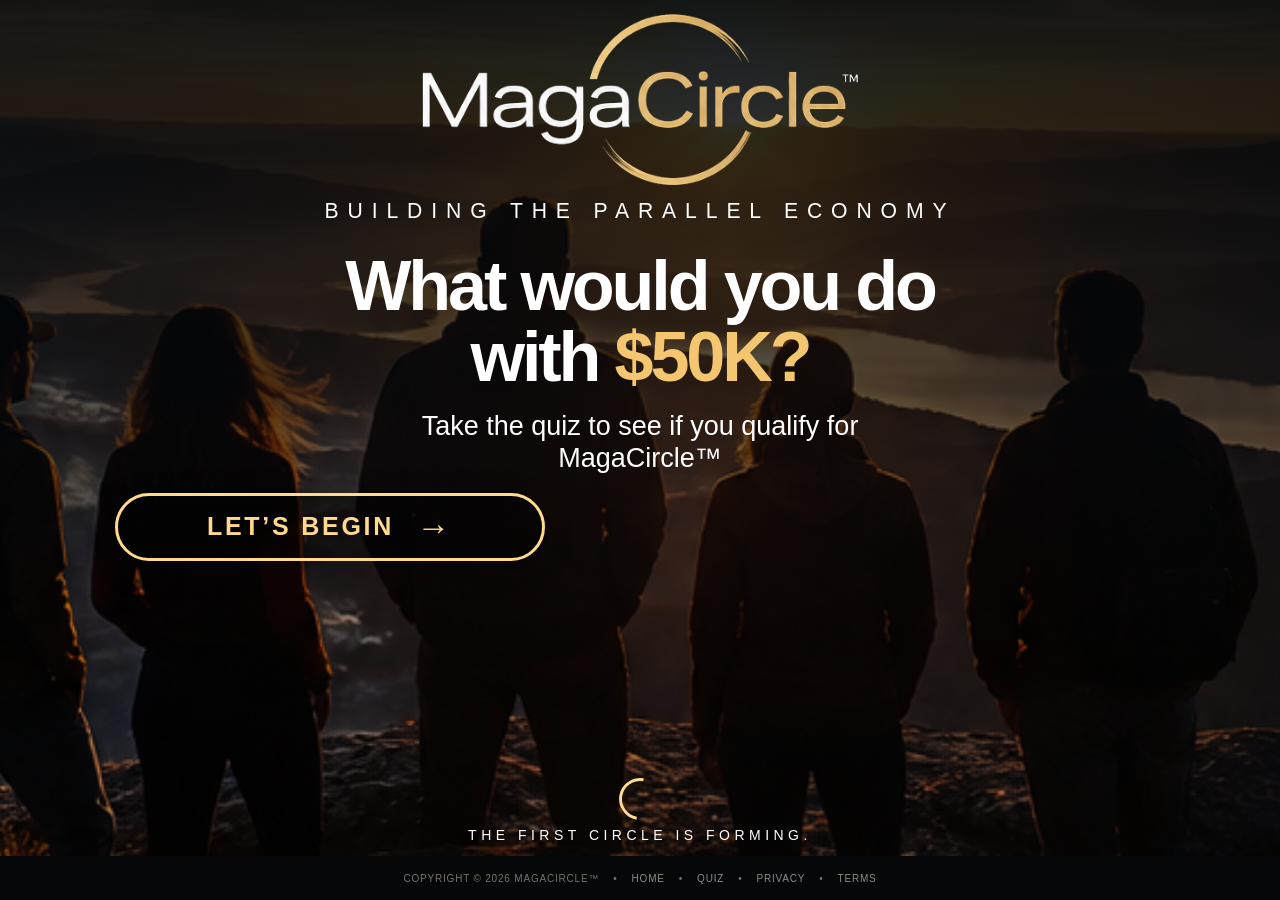
==== index.html @ c5c63082 "Add files via upload" ====
<!doctype html>
<html lang="en">
<head>
<meta charset="utf-8">
<meta name="viewport" content="width=device-width, initial-scale=1, viewport-fit=cover">
<meta name="theme-color" content="#05090d">
<title>MagaCircle™ — Building the Parallel Economy</title>
<meta name="description" content="MagaCircle™ — Building the Parallel Economy. What would you do with $50K? Take the quiz to see if you qualify for MagaCircle™">
<style>
:root{--gold:#f3c66f;--gold2:#ffd98d;--ink:#05090d}
*{box-sizing:border-box}
html{-webkit-text-size-adjust:100%;text-size-adjust:100%}
html,body{margin:0;padding:0;width:100%;min-height:100%;background:var(--ink)}
body{font-family:Arial,Helvetica,sans-serif;color:#fff;overflow-x:hidden;overflow-y:auto}

/* The landing page is built from the approved portrait composition, but its
   geometry is CSS-driven. This prevents a portrait bitmap from becoming a
   narrow column on laptops and keeps every text block centered by the viewport. */
.landing{position:relative;min-height:calc(100svh - 44px);height:calc(100svh - 44px);overflow:hidden;isolation:isolate;background:var(--ink)}
.landing::before{content:"";position:absolute;inset:0;z-index:-3;background-image:url("assets/landing-background-portrait.png");background-position:center bottom;background-size:cover;background-repeat:no-repeat}
.landing::after{content:"";position:absolute;inset:0;z-index:-2;background:linear-gradient(to bottom,rgba(2,7,11,.88) 0%,rgba(2,7,11,.62) 40%,rgba(2,7,11,.10) 72%,rgba(2,7,11,.10) 100%)}

.content{position:relative;width:100%;height:100%;display:flex;flex-direction:column;align-items:center;text-align:center;padding:clamp(28px,4.5vh,72px) 20px 28px}
.logo{display:block;width:min(50vw,540px);max-width:100%;height:auto;margin:0 auto;object-fit:contain}
.tagline{margin-top:clamp(18px,3vh,38px);font-size:clamp(13px,1.45vw,25px);font-weight:400;letter-spacing:.42em;line-height:1.2;white-space:nowrap;text-transform:uppercase}
.hero-copy{margin-top:clamp(42px,7vh,96px);width:min(100%,1000px)}
h1{margin:0;font-size:clamp(42px,5.3vw,92px);font-weight:800;letter-spacing:-.045em;line-height:1.02;text-wrap:balance}
h1 .gold{color:var(--gold)}
.subcopy{margin:clamp(25px,3.5vh,48px) auto 0;font-size:clamp(18px,1.9vw,32px);line-height:1.3;max-width:760px}
.cta{margin-top:clamp(28px,4vh,52px);width:min(440px,76vw);min-height:68px;padding:0 34px;border:3px solid var(--gold2);border-radius:999px;background:rgba(0,0,0,.52);color:var(--gold2);font-size:clamp(17px,1.55vw,25px);font-weight:700;letter-spacing:.11em;text-decoration:none;display:flex;align-items:center;justify-content:center;gap:28px;box-shadow:0 8px 28px rgba(0,0,0,.35);transition:transform .16s ease,background .16s ease}
.cta span:last-child{font-size:1.35em;font-weight:400;line-height:0}
.cta:hover{transform:translateY(-2px);background:rgba(0,0,0,.72)}
.cta:focus-visible{outline:3px solid #fff;outline-offset:6px}

.bottom{position:absolute;left:0;right:0;bottom:clamp(24px,4vh,54px);display:flex;flex-direction:column;align-items:center;gap:14px;pointer-events:none}
.ring{width:62px;height:62px;border:4px solid var(--gold2);border-right-color:transparent;border-bottom-color:transparent;border-radius:50%;transform:rotate(-35deg)}
.bottom-text{font-size:clamp(11px,1.05vw,18px);letter-spacing:.32em;text-transform:uppercase}

.site-footer{height:44px;display:flex;justify-content:center;align-items:center;gap:14px;flex-wrap:wrap;padding:8px 14px;background:#050709;color:#77736a;font-size:10px;letter-spacing:.08em;text-transform:uppercase;text-align:center}
.site-footer a{color:#8f8c83;text-decoration:none}.site-footer a:hover{color:#d7bd7e}

/* ONE SHARED LANDSCAPE SYSTEM — phone, tablet, laptop and desktop.
   Portrait mobile is isolated below and remains the approved V5 artwork. */
@media (orientation:landscape){
  .landing{
    height:calc(100svh - 44px);
    min-height:0;
    overflow:hidden;
    background:#05090d;
  }
  .landing::before{
    background-image:url("assets/landing-background.png");
    background-size:cover;
    background-position:center bottom;
    background-repeat:no-repeat;
  }
  .landing::after{
    background:linear-gradient(to bottom,rgba(2,7,11,.90) 0%,rgba(2,7,11,.68) 44%,rgba(2,7,11,.18) 74%,rgba(2,7,11,.05) 100%);
  }
  .content{
    height:100%;
    padding:clamp(6px,1.5vh,18px) 16px clamp(8px,1.5vh,18px);
    justify-content:flex-start;
  }
  .logo{
    width:min(34vw,52vh,500px);
    max-width:80vw;
    flex:0 0 auto;
  }
  .tagline{
    margin-top:clamp(5px,1.4vh,14px);
    font-size:clamp(10px,2.35vh,23px);
    letter-spacing:.42em;
    flex:0 0 auto;
  }
  .hero-copy{
    margin-top:clamp(10px,3.1vh,34px);
    width:min(100%,1050px);
    flex:0 0 auto;
  }
  h1{
    font-size:clamp(27px,7.8vh,78px);
    line-height:1.01;
  }
  .subcopy{
    margin-top:clamp(8px,2.0vh,20px);
    font-size:clamp(12px,3.5vh,27px);
    line-height:1.18;
  }
  .cta{
    margin-top:clamp(8px,2.0vh,22px);
    width:min(430px,48vw);
    min-height:clamp(42px,7.8vh,68px);
    padding:0 24px;
    font-size:clamp(13px,3.0vh,25px);
    gap:clamp(14px,2.5vh,28px);
  }
  .bottom{
    bottom:clamp(7px,1.4vh,14px);
    gap:clamp(4px,.8vh,8px);
  }
  .ring{
    width:clamp(25px,5vh,42px);
    height:clamp(25px,5vh,42px);
    border-width:clamp(2px,.38vh,3px);
  }
  .bottom-text{font-size:clamp(7px,1.65vh,14px)}
  .mobile-cta-hit{display:none!important}
}

/* Short landscape phones and small tablets use the dedicated wide scenic
   background, while retaining the exact same foreground layout. */
@media (orientation:landscape) and (max-width:767px){
  .landing::before{
    background-image:url("assets/landing-background-mobile.png");
    background-position:center center;
  }
  .content{padding-left:10px;padding-right:10px}
  .logo{width:min(32vw,20vh,240px)}
  .tagline{font-size:clamp(8px,2.15vh,15px);letter-spacing:.34em}
  .hero-copy{margin-top:clamp(8px,2.3vh,18px)}
  h1{font-size:clamp(24px,6.9vh,48px)}
  .subcopy{font-size:clamp(11px,3.0vh,18px);margin-top:clamp(6px,1.5vh,12px)}
  .cta{width:min(310px,42vw);min-height:clamp(38px,7vh,52px);font-size:clamp(11px,2.5vh,17px);border-width:2px}
  .bottom{bottom:clamp(5px,1vh,9px)}
  .bottom-text{font-size:clamp(6px,1.35vh,10px);letter-spacing:.25em}
}

/* Extra-wide desktop caps. */
@media (min-width:1600px) and (orientation:landscape){
  .logo{width:min(500px,52vh)}
  .hero-copy{max-width:1050px}
  h1{font-size:min(78px,9vh)}
  .subcopy{font-size:min(27px,4.5vh)}
  .tagline{font-size:min(23px,2.5vh)}
}

/* MOBILE PORTRAIT — V5 APPROVED BASELINE. Do not alter. */
@media (max-width:600px) and (orientation:portrait){
  .landing{
    height:100svh;
    min-height:100svh;
    overflow:hidden;
    background:#05090d;
  }
  .landing::before{
    background-image:url("assets/landing-approved-mockup.png");
    background-size:auto 100%;
    background-position:center center;
    background-repeat:no-repeat;
    background-color:#05090d;
  }
  .landing::after{display:none}
  .content{
    position:absolute;
    inset:0;
    width:100%;
    height:100%;
    padding:0;
    display:block;
  }
  .logo,.tagline,.hero-copy,.bottom{display:none}
  .site-footer{
    height:74px;
    gap:7px 11px;
    font-size:8px;
    padding:9px 10px;
  }
  .mobile-cta-hit{
    display:block;
    position:absolute;
    left:50%;
    top:52.7%;
    width:43%;
    height:5.9%;
    transform:translate(-50%,-50%);
    border-radius:999px;
    z-index:10;
    cursor:pointer;
    -webkit-tap-highlight-color:transparent;
  }
}

@media (prefers-reduced-motion:reduce){.cta{transition:none}}
</style>
</head>
<body>
<main aria-label="MagaCircle™ landing page">
  <section class="landing">
    <div class="content">
      <img class="logo" src="assets/MagaCircle_logo_transparent.png" width="501" height="198" alt="MagaCircle™">
      <div class="tagline">Building the Parallel Economy</div>
      <div class="hero-copy">
        <h1>What would you do<br>with <span class="gold">$50K?</span></h1>
        <p class="subcopy">Take the quiz to see if you qualify for<br class="desktop-break"> MagaCircle™</p>
        <a class="cta" href="quiz.html" aria-label="Let's begin the MagaCircle™ quiz"><span>LET’S BEGIN</span><span aria-hidden="true">→</span></a>
      </div>
      <div class="bottom" aria-hidden="true"><div class="ring"></div><div class="bottom-text">The first circle is forming.</div></div>
      <a class="mobile-cta-hit" href="quiz.html" aria-label="Let’s begin the MagaCircle™ quiz"></a>
    </div>
  </section>
  <nav class="site-footer" aria-label="Site navigation">
    <span>Copyright © 2026 MagaCircle™</span><span>•</span><a href="index.html">Home</a><span>•</span><a href="quiz.html">Quiz</a><span>•</span><a href="privacy.html">Privacy</a><span>•</span><a href="terms.html">Terms</a>
  </nav>
</main>
</body>
</html>
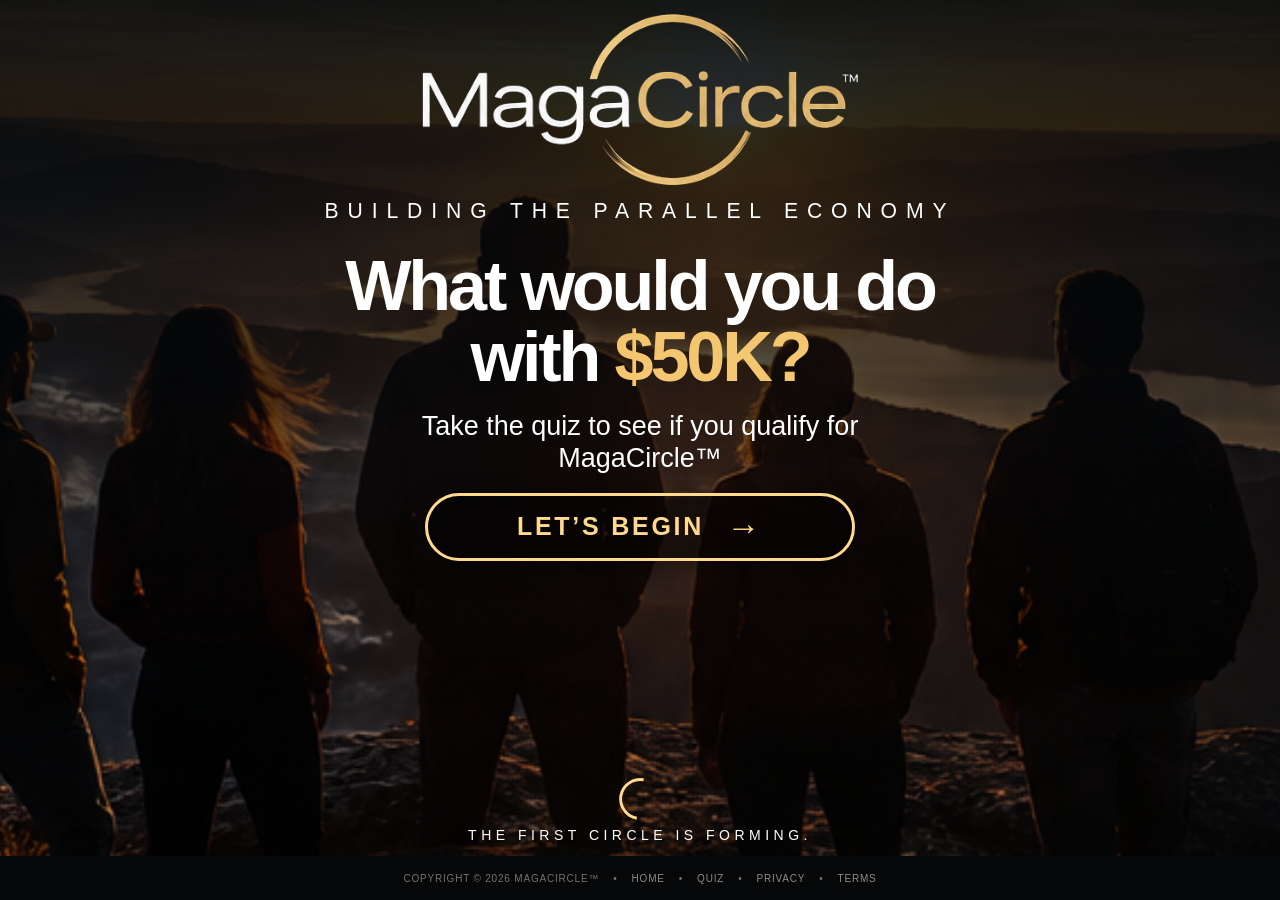
==== commit d6398e75: "Add files via upload" ====
--- a/index.html
+++ b/index.html
@@ -27,12 +27,12 @@
 h1{margin:0;font-size:clamp(42px,5.3vw,92px);font-weight:800;letter-spacing:-.045em;line-height:1.02;text-wrap:balance}
 h1 .gold{color:var(--gold)}
 .subcopy{margin:clamp(25px,3.5vh,48px) auto 0;font-size:clamp(18px,1.9vw,32px);line-height:1.3;max-width:760px}
-.cta{margin-top:clamp(28px,4vh,52px);width:min(440px,76vw);min-height:68px;padding:0 34px;border:3px solid var(--gold2);border-radius:999px;background:rgba(0,0,0,.52);color:var(--gold2);font-size:clamp(17px,1.55vw,25px);font-weight:700;letter-spacing:.11em;text-decoration:none;display:flex;align-items:center;justify-content:center;gap:28px;box-shadow:0 8px 28px rgba(0,0,0,.35);transition:transform .16s ease,background .16s ease}
+.cta{margin-left:auto;margin-right:auto;margin-top:clamp(28px,4vh,52px);width:min(440px,76vw);min-height:68px;padding:0 34px;border:3px solid var(--gold2);border-radius:999px;background:rgba(0,0,0,.52);color:var(--gold2);font-size:clamp(17px,1.55vw,25px);font-weight:700;letter-spacing:.11em;text-decoration:none;display:flex;align-items:center;justify-content:center;gap:28px;box-shadow:0 8px 28px rgba(0,0,0,.35);transition:transform .16s ease,background .16s ease}
 .cta span:last-child{font-size:1.35em;font-weight:400;line-height:0}
 .cta:hover{transform:translateY(-2px);background:rgba(0,0,0,.72)}
 .cta:focus-visible{outline:3px solid #fff;outline-offset:6px}
 
-.bottom{position:absolute;left:0;right:0;bottom:clamp(24px,4vh,54px);display:flex;flex-direction:column;align-items:center;gap:14px;pointer-events:none}
+.bottom{position:absolute;left:50%;right:auto;transform:translateX(-50%);bottom:clamp(24px,4vh,54px);width:max-content;display:flex;flex-direction:column;align-items:center;gap:14px;pointer-events:none}
 .ring{width:62px;height:62px;border:4px solid var(--gold2);border-right-color:transparent;border-bottom-color:transparent;border-radius:50%;transform:rotate(-35deg)}
 .bottom-text{font-size:clamp(11px,1.05vw,18px);letter-spacing:.32em;text-transform:uppercase}
 
@@ -112,8 +112,8 @@
    background, while retaining the exact same foreground layout. */
 @media (orientation:landscape) and (max-width:767px){
   .landing::before{
-    background-image:url("assets/landing-background-mobile.png");
-    background-position:center center;
+    background-image:url("assets/landing-background.png");
+    background-position:center bottom;
   }
   .content{padding-left:10px;padding-right:10px}
   .logo{width:min(32vw,20vh,240px)}
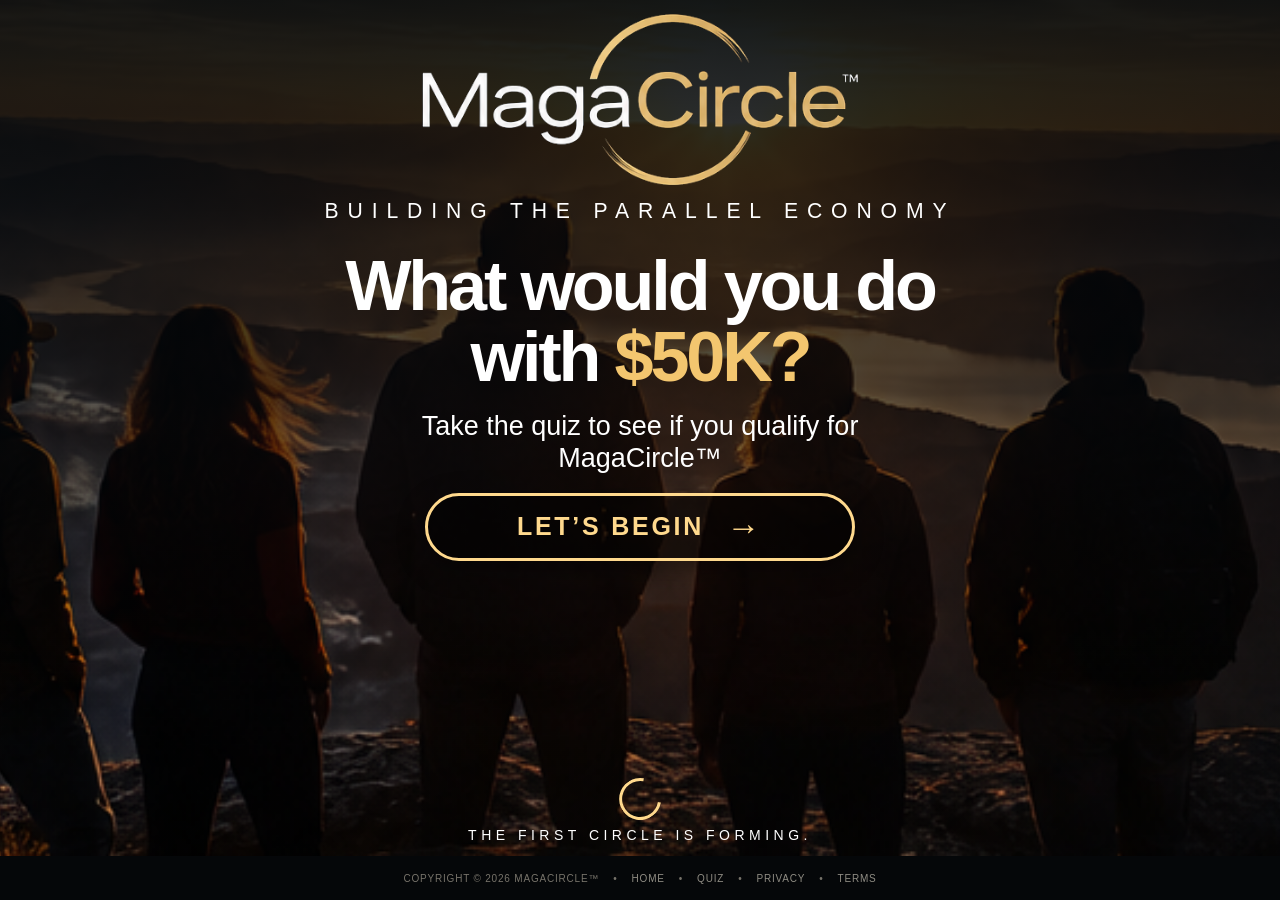
==== commit 3aa98538: "Add files via upload" ====
--- a/index.html
+++ b/index.html
@@ -33,7 +33,7 @@
 .cta:focus-visible{outline:3px solid #fff;outline-offset:6px}
 
 .bottom{position:absolute;left:50%;right:auto;transform:translateX(-50%);bottom:clamp(24px,4vh,54px);width:max-content;display:flex;flex-direction:column;align-items:center;gap:14px;pointer-events:none}
-.ring{width:62px;height:62px;border:4px solid var(--gold2);border-right-color:transparent;border-bottom-color:transparent;border-radius:50%;transform:rotate(-35deg)}
+.ring{width:62px;height:62px;border:4px solid var(--gold2);border-right-color:transparent;border-radius:50%;transform:rotate(-35deg)}
 .bottom-text{font-size:clamp(11px,1.05vw,18px);letter-spacing:.32em;text-transform:uppercase}
 
 .site-footer{height:44px;display:flex;justify-content:center;align-items:center;gap:14px;flex-wrap:wrap;padding:8px 14px;background:#050709;color:#77736a;font-size:10px;letter-spacing:.08em;text-transform:uppercase;text-align:center}
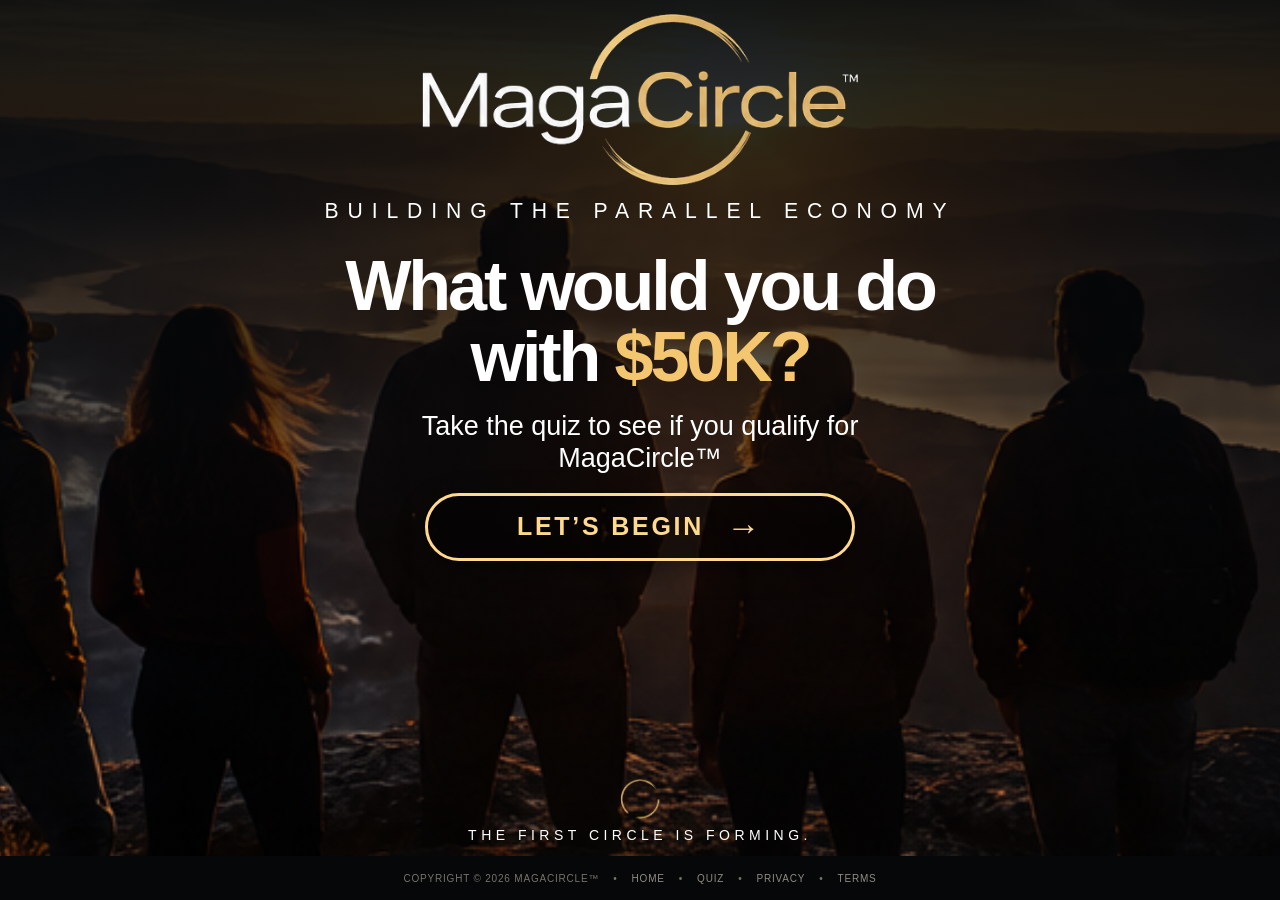
==== commit 779b5962: "Add files via upload" ====
--- a/index.html
+++ b/index.html
@@ -33,7 +33,7 @@
 .cta:focus-visible{outline:3px solid #fff;outline-offset:6px}
 
 .bottom{position:absolute;left:50%;right:auto;transform:translateX(-50%);bottom:clamp(24px,4vh,54px);width:max-content;display:flex;flex-direction:column;align-items:center;gap:14px;pointer-events:none}
-.ring{width:62px;height:62px;border:4px solid var(--gold2);border-right-color:transparent;border-radius:50%;transform:rotate(-35deg)}
+.ring{display:block;width:62px;height:62px;object-fit:contain;flex:0 0 auto}
 .bottom-text{font-size:clamp(11px,1.05vw,18px);letter-spacing:.32em;text-transform:uppercase}
 
 .site-footer{height:44px;display:flex;justify-content:center;align-items:center;gap:14px;flex-wrap:wrap;padding:8px 14px;background:#050709;color:#77736a;font-size:10px;letter-spacing:.08em;text-transform:uppercase;text-align:center}
@@ -102,7 +102,6 @@
   .ring{
     width:clamp(25px,5vh,42px);
     height:clamp(25px,5vh,42px);
-    border-width:clamp(2px,.38vh,3px);
   }
   .bottom-text{font-size:clamp(7px,1.65vh,14px)}
   .mobile-cta-hit{display:none!important}
@@ -195,7 +194,7 @@
         <p class="subcopy">Take the quiz to see if you qualify for<br class="desktop-break"> MagaCircle™</p>
         <a class="cta" href="quiz.html" aria-label="Let's begin the MagaCircle™ quiz"><span>LET’S BEGIN</span><span aria-hidden="true">→</span></a>
       </div>
-      <div class="bottom" aria-hidden="true"><div class="ring"></div><div class="bottom-text">The first circle is forming.</div></div>
+      <div class="bottom" aria-hidden="true"><img class="ring" src="assets/approved-ring.png" width="92" height="92" alt=""><div class="bottom-text">The first circle is forming.</div></div>
       <a class="mobile-cta-hit" href="quiz.html" aria-label="Let’s begin the MagaCircle™ quiz"></a>
     </div>
   </section>
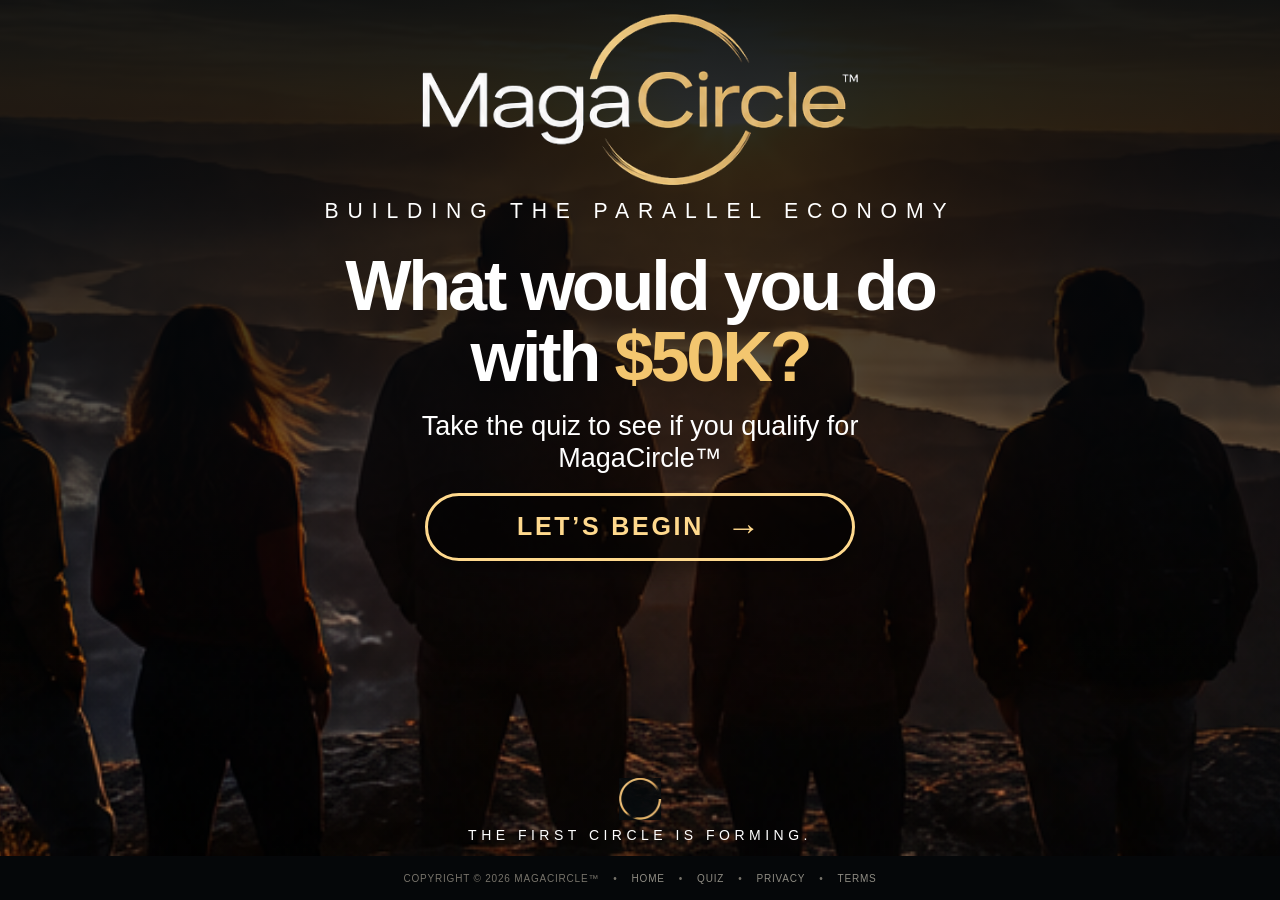
==== commit 5b6c80d5: "Add files via upload" ====
--- a/index.html
+++ b/index.html
@@ -33,7 +33,7 @@
 .cta:focus-visible{outline:3px solid #fff;outline-offset:6px}
 
 .bottom{position:absolute;left:50%;right:auto;transform:translateX(-50%);bottom:clamp(24px,4vh,54px);width:max-content;display:flex;flex-direction:column;align-items:center;gap:14px;pointer-events:none}
-.ring{display:block;width:62px;height:62px;object-fit:contain;flex:0 0 auto}
+.ring{display:block;width:62px;height:62px;object-fit:contain;flex:0 0 auto;mix-blend-mode:lighten}
 .bottom-text{font-size:clamp(11px,1.05vw,18px);letter-spacing:.32em;text-transform:uppercase}
 
 .site-footer{height:44px;display:flex;justify-content:center;align-items:center;gap:14px;flex-wrap:wrap;padding:8px 14px;background:#050709;color:#77736a;font-size:10px;letter-spacing:.08em;text-transform:uppercase;text-align:center}
@@ -194,7 +194,7 @@
         <p class="subcopy">Take the quiz to see if you qualify for<br class="desktop-break"> MagaCircle™</p>
         <a class="cta" href="quiz.html" aria-label="Let's begin the MagaCircle™ quiz"><span>LET’S BEGIN</span><span aria-hidden="true">→</span></a>
       </div>
-      <div class="bottom" aria-hidden="true"><img class="ring" src="assets/approved-ring.png" width="92" height="92" alt=""><div class="bottom-text">The first circle is forming.</div></div>
+      <div class="bottom" aria-hidden="true"><img class="ring" src="assets/approved-ring.png" width="86" height="87" alt=""><div class="bottom-text">The first circle is forming.</div></div>
       <a class="mobile-cta-hit" href="quiz.html" aria-label="Let’s begin the MagaCircle™ quiz"></a>
     </div>
   </section>
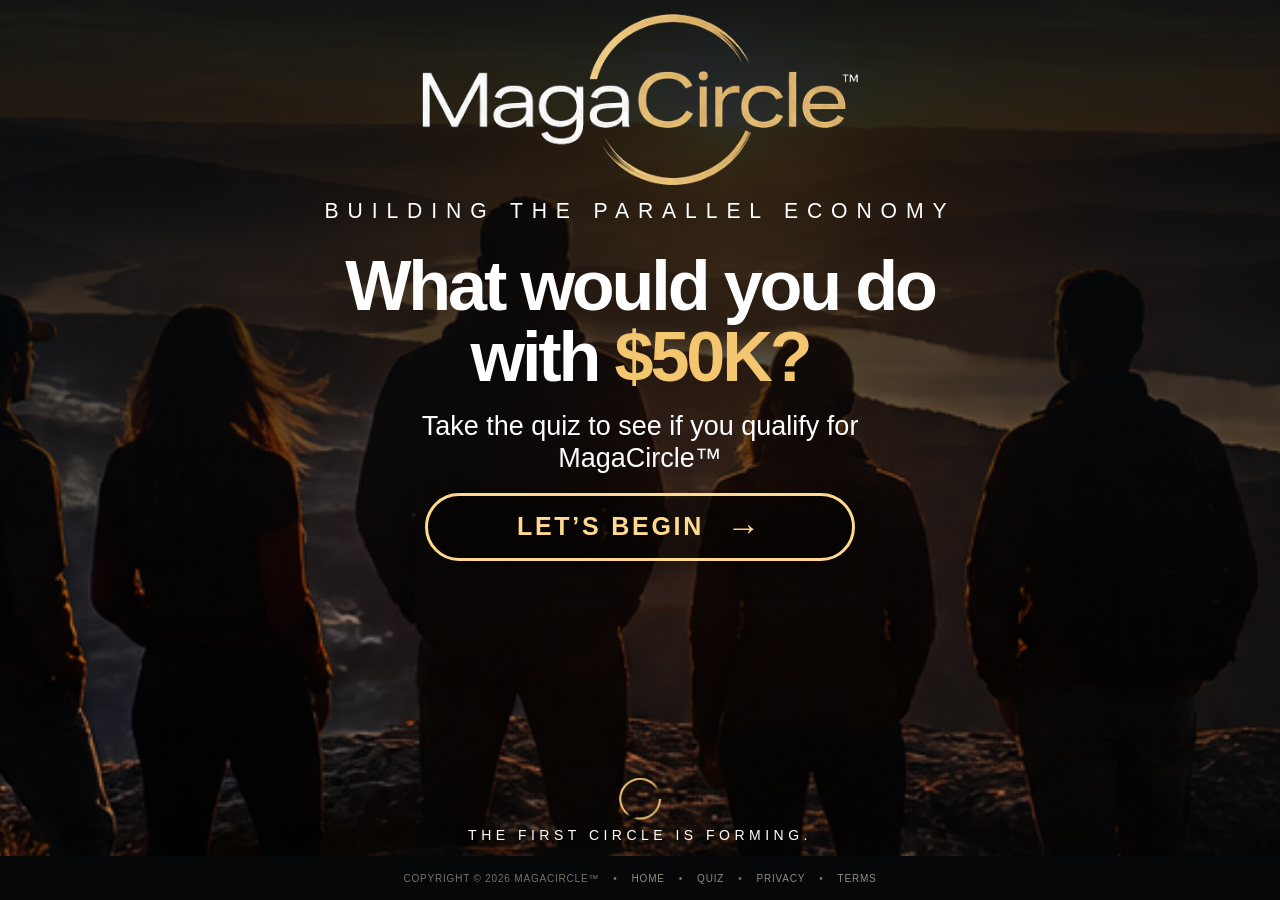
==== commit f73edceb: "Add files via upload" ====
--- a/index.html
+++ b/index.html
@@ -33,7 +33,7 @@
 .cta:focus-visible{outline:3px solid #fff;outline-offset:6px}
 
 .bottom{position:absolute;left:50%;right:auto;transform:translateX(-50%);bottom:clamp(24px,4vh,54px);width:max-content;display:flex;flex-direction:column;align-items:center;gap:14px;pointer-events:none}
-.ring{display:block;width:62px;height:62px;object-fit:contain;flex:0 0 auto;mix-blend-mode:lighten}
+.ring{display:block;width:62px;height:62px;object-fit:contain;flex:0 0 auto}
 .bottom-text{font-size:clamp(11px,1.05vw,18px);letter-spacing:.32em;text-transform:uppercase}
 
 .site-footer{height:44px;display:flex;justify-content:center;align-items:center;gap:14px;flex-wrap:wrap;padding:8px 14px;background:#050709;color:#77736a;font-size:10px;letter-spacing:.08em;text-transform:uppercase;text-align:center}
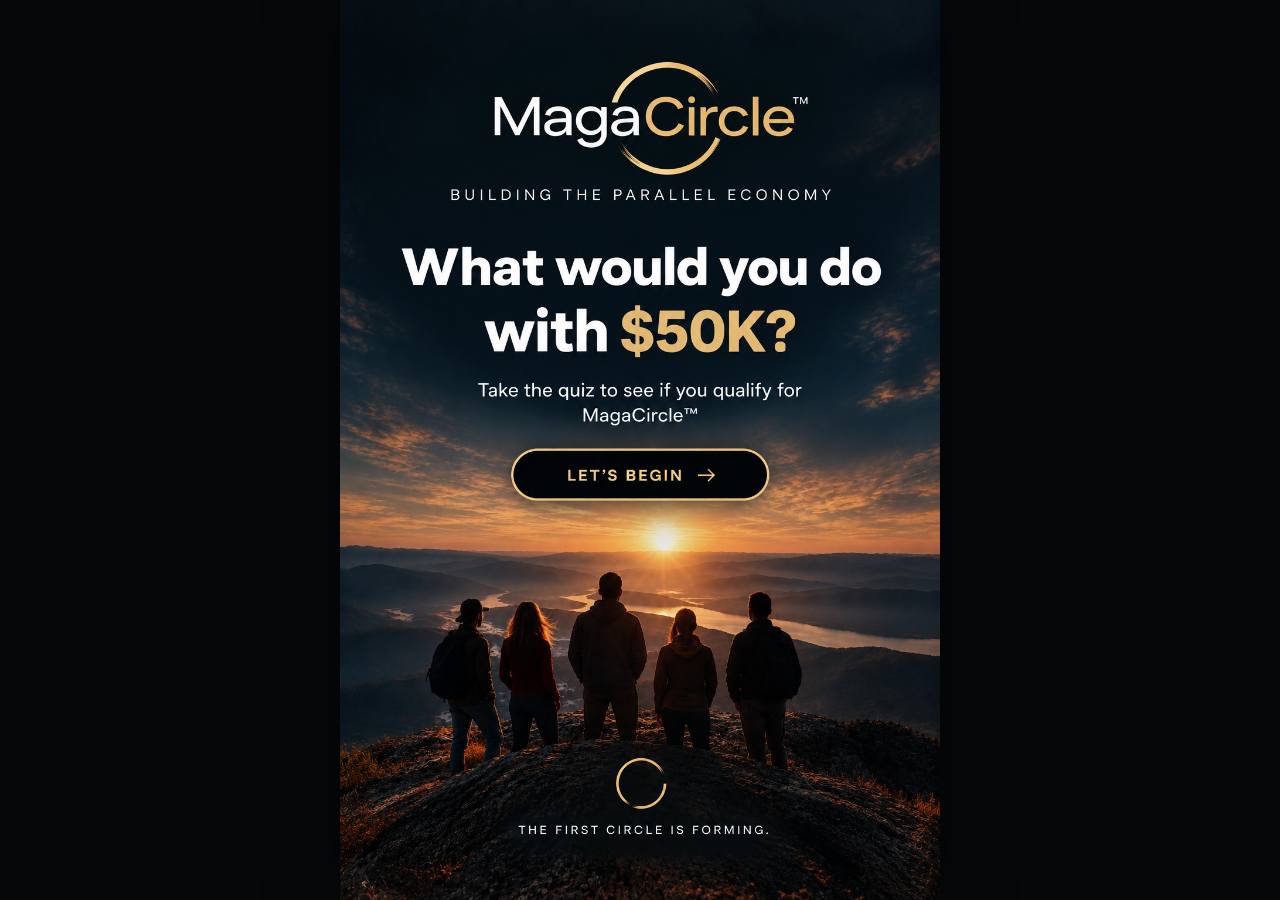
==== commit 5e2ef9bc: "Add files via upload" ====
--- a/index.html
+++ b/index.html
@@ -3,204 +3,121 @@
 <head>
 <meta charset="utf-8">
 <meta name="viewport" content="width=device-width, initial-scale=1, viewport-fit=cover">
-<meta name="theme-color" content="#05090d">
+<meta name="theme-color" content="#050709">
 <title>MagaCircle™ — Building the Parallel Economy</title>
 <meta name="description" content="MagaCircle™ — Building the Parallel Economy. What would you do with $50K? Take the quiz to see if you qualify for MagaCircle™">
 <style>
-:root{--gold:#f3c66f;--gold2:#ffd98d;--ink:#05090d}
-*{box-sizing:border-box}
-html{-webkit-text-size-adjust:100%;text-size-adjust:100%}
-html,body{margin:0;padding:0;width:100%;min-height:100%;background:var(--ink)}
-body{font-family:Arial,Helvetica,sans-serif;color:#fff;overflow-x:hidden;overflow-y:auto}
+  :root { color-scheme: dark; }
+  * { box-sizing: border-box; }
+  html, body { margin:0; padding:0; width:100%; min-height:100%; background:#050709; }
+  body { overflow-x:hidden; }
 
-/* The landing page is built from the approved portrait composition, but its
-   geometry is CSS-driven. This prevents a portrait bitmap from becoming a
-   narrow column on laptops and keeps every text block centered by the viewport. */
-.landing{position:relative;min-height:calc(100svh - 44px);height:calc(100svh - 44px);overflow:hidden;isolation:isolate;background:var(--ink)}
-.landing::before{content:"";position:absolute;inset:0;z-index:-3;background-image:url("assets/landing-background-portrait.png");background-position:center bottom;background-size:cover;background-repeat:no-repeat}
-.landing::after{content:"";position:absolute;inset:0;z-index:-2;background:linear-gradient(to bottom,rgba(2,7,11,.88) 0%,rgba(2,7,11,.62) 40%,rgba(2,7,11,.10) 72%,rgba(2,7,11,.10) 100%)}
+  .landing {
+    width:100%;
+    min-height:100svh;
+    display:flex;
+    justify-content:center;
+    background:#050709;
+  }
 
-.content{position:relative;width:100%;height:100%;display:flex;flex-direction:column;align-items:center;text-align:center;padding:clamp(28px,4.5vh,72px) 20px 28px}
-.logo{display:block;width:min(50vw,540px);max-width:100%;height:auto;margin:0 auto;object-fit:contain}
-.tagline{margin-top:clamp(18px,3vh,38px);font-size:clamp(13px,1.45vw,25px);font-weight:400;letter-spacing:.42em;line-height:1.2;white-space:nowrap;text-transform:uppercase}
-.hero-copy{margin-top:clamp(42px,7vh,96px);width:min(100%,1000px)}
-h1{margin:0;font-size:clamp(42px,5.3vw,92px);font-weight:800;letter-spacing:-.045em;line-height:1.02;text-wrap:balance}
-h1 .gold{color:var(--gold)}
-.subcopy{margin:clamp(25px,3.5vh,48px) auto 0;font-size:clamp(18px,1.9vw,32px);line-height:1.3;max-width:760px}
-.cta{margin-left:auto;margin-right:auto;margin-top:clamp(28px,4vh,52px);width:min(440px,76vw);min-height:68px;padding:0 34px;border:3px solid var(--gold2);border-radius:999px;background:rgba(0,0,0,.52);color:var(--gold2);font-size:clamp(17px,1.55vw,25px);font-weight:700;letter-spacing:.11em;text-decoration:none;display:flex;align-items:center;justify-content:center;gap:28px;box-shadow:0 8px 28px rgba(0,0,0,.35);transition:transform .16s ease,background .16s ease}
-.cta span:last-child{font-size:1.35em;font-weight:400;line-height:0}
-.cta:hover{transform:translateY(-2px);background:rgba(0,0,0,.72)}
-.cta:focus-visible{outline:3px solid #fff;outline-offset:6px}
+  .mockup {
+    position:relative;
+    width:100%;
+    max-width:1024px;
+    line-height:0;
+    z-index:1;
+  }
 
-.bottom{position:absolute;left:50%;right:auto;transform:translateX(-50%);bottom:clamp(24px,4vh,54px);width:max-content;display:flex;flex-direction:column;align-items:center;gap:14px;pointer-events:none}
-.ring{display:block;width:62px;height:62px;object-fit:contain;flex:0 0 auto}
-.bottom-text{font-size:clamp(11px,1.05vw,18px);letter-spacing:.32em;text-transform:uppercase}
+  .mockup img {
+    display:block;
+    width:100%;
+    height:auto;
+    max-width:100%;
+    user-select:none;
+    -webkit-user-drag:none;
+  }
 
-.site-footer{height:44px;display:flex;justify-content:center;align-items:center;gap:14px;flex-wrap:wrap;padding:8px 14px;background:#050709;color:#77736a;font-size:10px;letter-spacing:.08em;text-transform:uppercase;text-align:center}
-.site-footer a{color:#8f8c83;text-decoration:none}.site-footer a:hover{color:#d7bd7e}
-
-/* ONE SHARED LANDSCAPE SYSTEM — phone, tablet, laptop and desktop.
-   Portrait mobile is isolated below and remains the approved V5 artwork. */
-@media (orientation:landscape){
-  .landing{
-    height:calc(100svh - 44px);
-    min-height:0;
-    overflow:hidden;
-    background:#05090d;
-  }
-  .landing::before{
-    background-image:url("assets/landing-background.png");
-    background-size:cover;
-    background-position:center bottom;
-    background-repeat:no-repeat;
-  }
-  .landing::after{
-    background:linear-gradient(to bottom,rgba(2,7,11,.90) 0%,rgba(2,7,11,.68) 44%,rgba(2,7,11,.18) 74%,rgba(2,7,11,.05) 100%);
-  }
-  .content{
-    height:100%;
-    padding:clamp(6px,1.5vh,18px) 16px clamp(8px,1.5vh,18px);
-    justify-content:flex-start;
-  }
-  .logo{
-    width:min(34vw,52vh,500px);
-    max-width:80vw;
-    flex:0 0 auto;
-  }
-  .tagline{
-    margin-top:clamp(5px,1.4vh,14px);
-    font-size:clamp(10px,2.35vh,23px);
-    letter-spacing:.42em;
-    flex:0 0 auto;
-  }
-  .hero-copy{
-    margin-top:clamp(10px,3.1vh,34px);
-    width:min(100%,1050px);
-    flex:0 0 auto;
-  }
-  h1{
-    font-size:clamp(27px,7.8vh,78px);
-    line-height:1.01;
-  }
-  .subcopy{
-    margin-top:clamp(8px,2.0vh,20px);
-    font-size:clamp(12px,3.5vh,27px);
-    line-height:1.18;
-  }
-  .cta{
-    margin-top:clamp(8px,2.0vh,22px);
-    width:min(430px,48vw);
-    min-height:clamp(42px,7.8vh,68px);
-    padding:0 24px;
-    font-size:clamp(13px,3.0vh,25px);
-    gap:clamp(14px,2.5vh,28px);
-  }
-  .bottom{
-    bottom:clamp(7px,1.4vh,14px);
-    gap:clamp(4px,.8vh,8px);
-  }
-  .ring{
-    width:clamp(25px,5vh,42px);
-    height:clamp(25px,5vh,42px);
-  }
-  .bottom-text{font-size:clamp(7px,1.65vh,14px)}
-  .mobile-cta-hit{display:none!important}
-}
-
-/* Short landscape phones and small tablets use the dedicated wide scenic
-   background, while retaining the exact same foreground layout. */
-@media (orientation:landscape) and (max-width:767px){
-  .landing::before{
-    background-image:url("assets/landing-background.png");
-    background-position:center bottom;
-  }
-  .content{padding-left:10px;padding-right:10px}
-  .logo{width:min(32vw,20vh,240px)}
-  .tagline{font-size:clamp(8px,2.15vh,15px);letter-spacing:.34em}
-  .hero-copy{margin-top:clamp(8px,2.3vh,18px)}
-  h1{font-size:clamp(24px,6.9vh,48px)}
-  .subcopy{font-size:clamp(11px,3.0vh,18px);margin-top:clamp(6px,1.5vh,12px)}
-  .cta{width:min(310px,42vw);min-height:clamp(38px,7vh,52px);font-size:clamp(11px,2.5vh,17px);border-width:2px}
-  .bottom{bottom:clamp(5px,1vh,9px)}
-  .bottom-text{font-size:clamp(6px,1.35vh,10px);letter-spacing:.25em}
-}
-
-/* Extra-wide desktop caps. */
-@media (min-width:1600px) and (orientation:landscape){
-  .logo{width:min(500px,52vh)}
-  .hero-copy{max-width:1050px}
-  h1{font-size:min(78px,9vh)}
-  .subcopy{font-size:min(27px,4.5vh)}
-  .tagline{font-size:min(23px,2.5vh)}
-}
-
-/* MOBILE PORTRAIT — V5 APPROVED BASELINE. Do not alter. */
-@media (max-width:600px) and (orientation:portrait){
-  .landing{
-    height:100svh;
-    min-height:100svh;
-    overflow:hidden;
-    background:#05090d;
-  }
-  .landing::before{
-    background-image:url("assets/landing-approved-mockup.png");
-    background-size:auto 100%;
-    background-position:center center;
-    background-repeat:no-repeat;
-    background-color:#05090d;
-  }
-  .landing::after{display:none}
-  .content{
+  .begin-link {
     position:absolute;
-    inset:0;
-    width:100%;
-    height:100%;
-    padding:0;
+    left:28.4%;
+    top:49.75%;
+    width:43.2%;
+    height:5.75%;
+    border-radius:999px;
     display:block;
-  }
-  .logo,.tagline,.hero-copy,.bottom{display:none}
-  .site-footer{
-    height:74px;
-    gap:7px 11px;
-    font-size:8px;
-    padding:9px 10px;
-  }
-  .mobile-cta-hit{
-    display:block;
-    position:absolute;
-    left:50%;
-    top:52.7%;
-    width:43%;
-    height:5.9%;
-    transform:translate(-50%,-50%);
-    border-radius:999px;
-    z-index:10;
-    cursor:pointer;
+    text-decoration:none;
     -webkit-tap-highlight-color:transparent;
   }
-}
 
-@media (prefers-reduced-motion:reduce){.cta{transition:none}}
+  .begin-link:focus-visible {
+    outline:3px solid rgba(246,205,123,.95);
+    outline-offset:5px;
+  }
+
+  /* Desktop/laptop only: keep the approved mockup exact, while the same
+     cinematic scenery fills the viewport around it. Mobile is unchanged. */
+  @media (min-width:1025px) {
+    html, body { background:#050709; }
+
+    body::before {
+      content:"";
+      position:fixed;
+      inset:0;
+      z-index:0;
+      pointer-events:none;
+      background-image:url("[data-uri]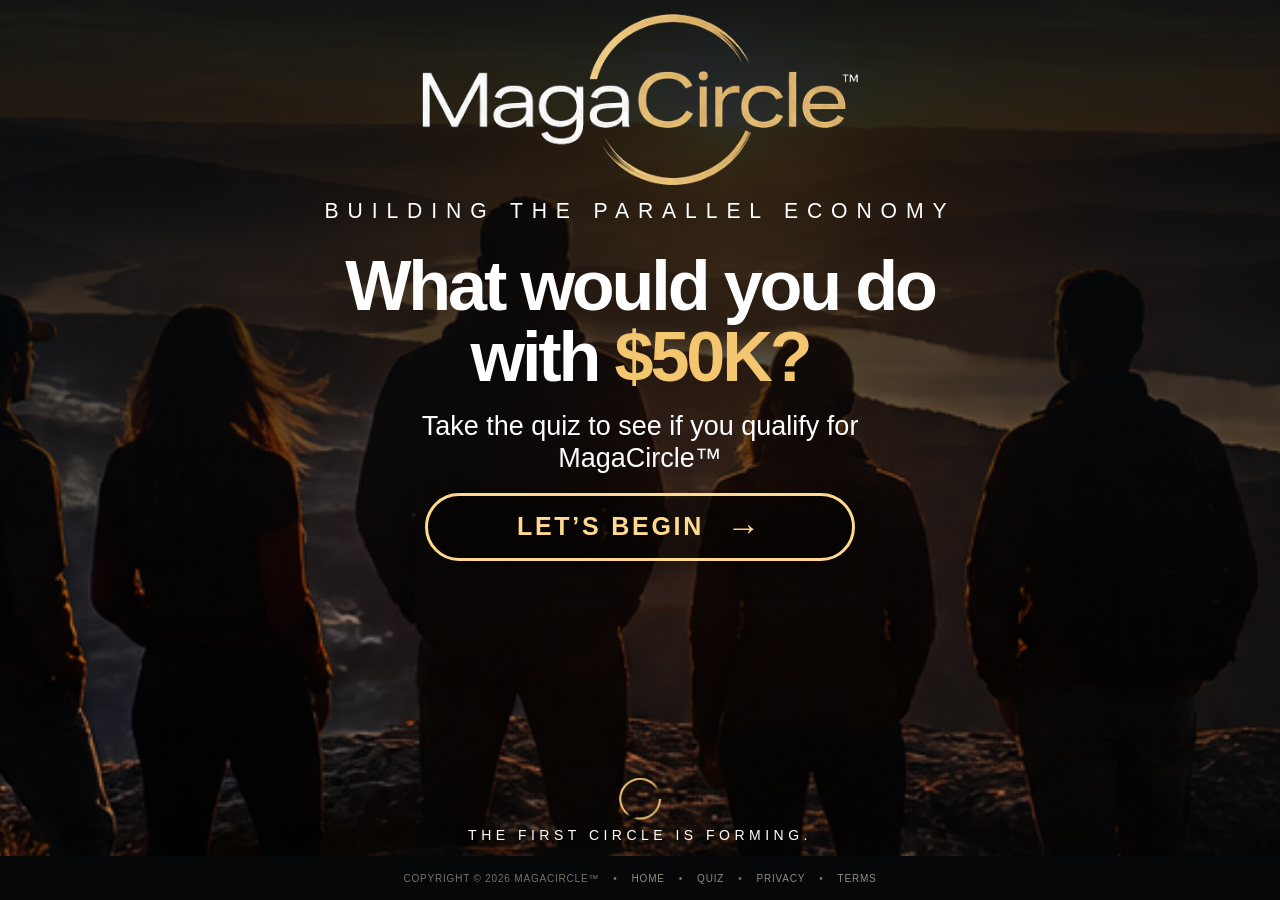
==== commit de81c04e: "Add files via upload" ====
--- a/index.html
+++ b/index.html
@@ -3,121 +3,204 @@
 <head>
 <meta charset="utf-8">
 <meta name="viewport" content="width=device-width, initial-scale=1, viewport-fit=cover">
-<meta name="theme-color" content="#050709">
+<meta name="theme-color" content="#05090d">
 <title>MagaCircle™ — Building the Parallel Economy</title>
 <meta name="description" content="MagaCircle™ — Building the Parallel Economy. What would you do with $50K? Take the quiz to see if you qualify for MagaCircle™">
 <style>
-  :root { color-scheme: dark; }
-  * { box-sizing: border-box; }
-  html, body { margin:0; padding:0; width:100%; min-height:100%; background:#050709; }
-  body { overflow-x:hidden; }
-
-  .landing {
+:root{--gold:#f3c66f;--gold2:#ffd98d;--ink:#05090d}
+*{box-sizing:border-box}
+html{-webkit-text-size-adjust:100%;text-size-adjust:100%}
+html,body{margin:0;padding:0;width:100%;min-height:100%;background:var(--ink)}
+body{font-family:Arial,Helvetica,sans-serif;color:#fff;overflow-x:hidden;overflow-y:auto}
+
+/* The landing page is built from the approved portrait composition, but its
+   geometry is CSS-driven. This prevents a portrait bitmap from becoming a
+   narrow column on laptops and keeps every text block centered by the viewport. */
+.landing{position:relative;min-height:calc(100svh - 44px);height:calc(100svh - 44px);overflow:hidden;isolation:isolate;background:var(--ink)}
+.landing::before{content:"";position:absolute;inset:0;z-index:-3;background-image:url("assets/landing-background-portrait.png");background-position:center bottom;background-size:cover;background-repeat:no-repeat}
+.landing::after{content:"";position:absolute;inset:0;z-index:-2;background:linear-gradient(to bottom,rgba(2,7,11,.88) 0%,rgba(2,7,11,.62) 40%,rgba(2,7,11,.10) 72%,rgba(2,7,11,.10) 100%)}
+
+.content{position:relative;width:100%;height:100%;display:flex;flex-direction:column;align-items:center;text-align:center;padding:clamp(28px,4.5vh,72px) 20px 28px}
+.logo{display:block;width:min(50vw,540px);max-width:100%;height:auto;margin:0 auto;object-fit:contain}
+.tagline{margin-top:clamp(18px,3vh,38px);font-size:clamp(13px,1.45vw,25px);font-weight:400;letter-spacing:.42em;line-height:1.2;white-space:nowrap;text-transform:uppercase}
+.hero-copy{margin-top:clamp(42px,7vh,96px);width:min(100%,1000px)}
+h1{margin:0;font-size:clamp(42px,5.3vw,92px);font-weight:800;letter-spacing:-.045em;line-height:1.02;text-wrap:balance}
+h1 .gold{color:var(--gold)}
+.subcopy{margin:clamp(25px,3.5vh,48px) auto 0;font-size:clamp(18px,1.9vw,32px);line-height:1.3;max-width:760px}
+.cta{margin-left:auto;margin-right:auto;margin-top:clamp(28px,4vh,52px);width:min(440px,76vw);min-height:68px;padding:0 34px;border:3px solid var(--gold2);border-radius:999px;background:rgba(0,0,0,.52);color:var(--gold2);font-size:clamp(17px,1.55vw,25px);font-weight:700;letter-spacing:.11em;text-decoration:none;display:flex;align-items:center;justify-content:center;gap:28px;box-shadow:0 8px 28px rgba(0,0,0,.35);transition:transform .16s ease,background .16s ease}
+.cta span:last-child{font-size:1.35em;font-weight:400;line-height:0}
+.cta:hover{transform:translateY(-2px);background:rgba(0,0,0,.72)}
+.cta:focus-visible{outline:3px solid #fff;outline-offset:6px}
+
+.bottom{position:absolute;left:50%;right:auto;transform:translateX(-50%);bottom:clamp(24px,4vh,54px);width:max-content;display:flex;flex-direction:column;align-items:center;gap:14px;pointer-events:none}
+.ring{display:block;width:62px;height:62px;object-fit:contain;flex:0 0 auto}
+.bottom-text{font-size:clamp(11px,1.05vw,18px);letter-spacing:.32em;text-transform:uppercase}
+
+.site-footer{height:44px;display:flex;justify-content:center;align-items:center;gap:14px;flex-wrap:wrap;padding:8px 14px;background:#050709;color:#77736a;font-size:10px;letter-spacing:.08em;text-transform:uppercase;text-align:center}
+.site-footer a{color:#8f8c83;text-decoration:none}.site-footer a:hover{color:#d7bd7e}
+
+/* ONE SHARED LANDSCAPE SYSTEM — phone, tablet, laptop and desktop.
+   Portrait mobile is isolated below and remains the approved V5 artwork. */
+@media (orientation:landscape){
+  .landing{
+    height:calc(100svh - 44px);
+    min-height:0;
+    overflow:hidden;
+    background:#05090d;
+  }
+  .landing::before{
+    background-image:url("assets/landing-background.png");
+    background-size:cover;
+    background-position:center bottom;
+    background-repeat:no-repeat;
+  }
+  .landing::after{
+    background:linear-gradient(to bottom,rgba(2,7,11,.90) 0%,rgba(2,7,11,.68) 44%,rgba(2,7,11,.18) 74%,rgba(2,7,11,.05) 100%);
+  }
+  .content{
+    height:100%;
+    padding:clamp(6px,1.5vh,18px) 16px clamp(8px,1.5vh,18px);
+    justify-content:flex-start;
+  }
+  .logo{
+    width:min(34vw,52vh,500px);
+    max-width:80vw;
+    flex:0 0 auto;
+  }
+  .tagline{
+    margin-top:clamp(5px,1.4vh,14px);
+    font-size:clamp(10px,2.35vh,23px);
+    letter-spacing:.42em;
+    flex:0 0 auto;
+  }
+  .hero-copy{
+    margin-top:clamp(10px,3.1vh,34px);
+    width:min(100%,1050px);
+    flex:0 0 auto;
+  }
+  h1{
+    font-size:clamp(27px,7.8vh,78px);
+    line-height:1.01;
+  }
+  .subcopy{
+    margin-top:clamp(8px,2.0vh,20px);
+    font-size:clamp(12px,3.5vh,27px);
+    line-height:1.18;
+  }
+  .cta{
+    margin-top:clamp(8px,2.0vh,22px);
+    width:min(430px,48vw);
+    min-height:clamp(42px,7.8vh,68px);
+    padding:0 24px;
+    font-size:clamp(13px,3.0vh,25px);
+    gap:clamp(14px,2.5vh,28px);
+  }
+  .bottom{
+    bottom:clamp(7px,1.4vh,14px);
+    gap:clamp(4px,.8vh,8px);
+  }
+  .ring{
+    width:clamp(25px,5vh,42px);
+    height:clamp(25px,5vh,42px);
+  }
+  .bottom-text{font-size:clamp(7px,1.65vh,14px)}
+  .mobile-cta-hit{display:none!important}
+}
+
+/* Short landscape phones and small tablets use the dedicated wide scenic
+   background, while retaining the exact same foreground layout. */
+@media (orientation:landscape) and (max-width:767px){
+  .landing::before{
+    background-image:url("assets/landing-background.png");
+    background-position:center bottom;
+  }
+  .content{padding-left:10px;padding-right:10px}
+  .logo{width:min(32vw,20vh,240px)}
+  .tagline{font-size:clamp(8px,2.15vh,15px);letter-spacing:.34em}
+  .hero-copy{margin-top:clamp(8px,2.3vh,18px)}
+  h1{font-size:clamp(24px,6.9vh,48px)}
+  .subcopy{font-size:clamp(11px,3.0vh,18px);margin-top:clamp(6px,1.5vh,12px)}
+  .cta{width:min(310px,42vw);min-height:clamp(38px,7vh,52px);font-size:clamp(11px,2.5vh,17px);border-width:2px}
+  .bottom{bottom:clamp(5px,1vh,9px)}
+  .bottom-text{font-size:clamp(6px,1.35vh,10px);letter-spacing:.25em}
+}
+
+/* Extra-wide desktop caps. */
+@media (min-width:1600px) and (orientation:landscape){
+  .logo{width:min(500px,52vh)}
+  .hero-copy{max-width:1050px}
+  h1{font-size:min(78px,9vh)}
+  .subcopy{font-size:min(27px,4.5vh)}
+  .tagline{font-size:min(23px,2.5vh)}
+}
+
+/* MOBILE PORTRAIT — V5 APPROVED BASELINE. Do not alter. */
+@media (max-width:600px) and (orientation:portrait){
+  .landing{
+    height:100svh;
+    min-height:100svh;
+    overflow:hidden;
+    background:#05090d;
+  }
+  .landing::before{
+    background-image:url("assets/landing-approved-mockup.png");
+    background-size:auto 100%;
+    background-position:center center;
+    background-repeat:no-repeat;
+    background-color:#05090d;
+  }
+  .landing::after{display:none}
+  .content{
+    position:absolute;
+    inset:0;
     width:100%;
-    min-height:100svh;
-    display:flex;
-    justify-content:center;
-    background:#050709;
-  }
-
-  .mockup {
-    position:relative;
-    width:100%;
-    max-width:1024px;
-    line-height:0;
-    z-index:1;
-  }
-
-  .mockup img {
+    height:100%;
+    padding:0;
     display:block;
-    width:100%;
-    height:auto;
-    max-width:100%;
-    user-select:none;
-    -webkit-user-drag:none;
-  }
-
-  .begin-link {
+  }
+  .logo,.tagline,.hero-copy,.bottom{display:none}
+  .site-footer{
+    height:74px;
+    gap:7px 11px;
+    font-size:8px;
+    padding:9px 10px;
+  }
+  .mobile-cta-hit{
+    display:block;
     position:absolute;
-    left:28.4%;
-    top:49.75%;
-    width:43.2%;
-    height:5.75%;
+    left:50%;
+    top:52.7%;
+    width:43%;
+    height:5.9%;
+    transform:translate(-50%,-50%);
     border-radius:999px;
-    display:block;
-    text-decoration:none;
+    z-index:10;
+    cursor:pointer;
     -webkit-tap-highlight-color:transparent;
   }
-
-  .begin-link:focus-visible {
-    outline:3px solid rgba(246,205,123,.95);
-    outline-offset:5px;
-  }
-
-  /* Desktop/laptop only: keep the approved mockup exact, while the same
-     cinematic scenery fills the viewport around it. Mobile is unchanged. */
-  @media (min-width:1025px) {
-    html, body { background:#050709; }
-
-    body::before {
-      content:"";
-      position:fixed;
-      inset:0;
-      z-index:0;
-      pointer-events:none;
-      background-image:url("[data-uri]